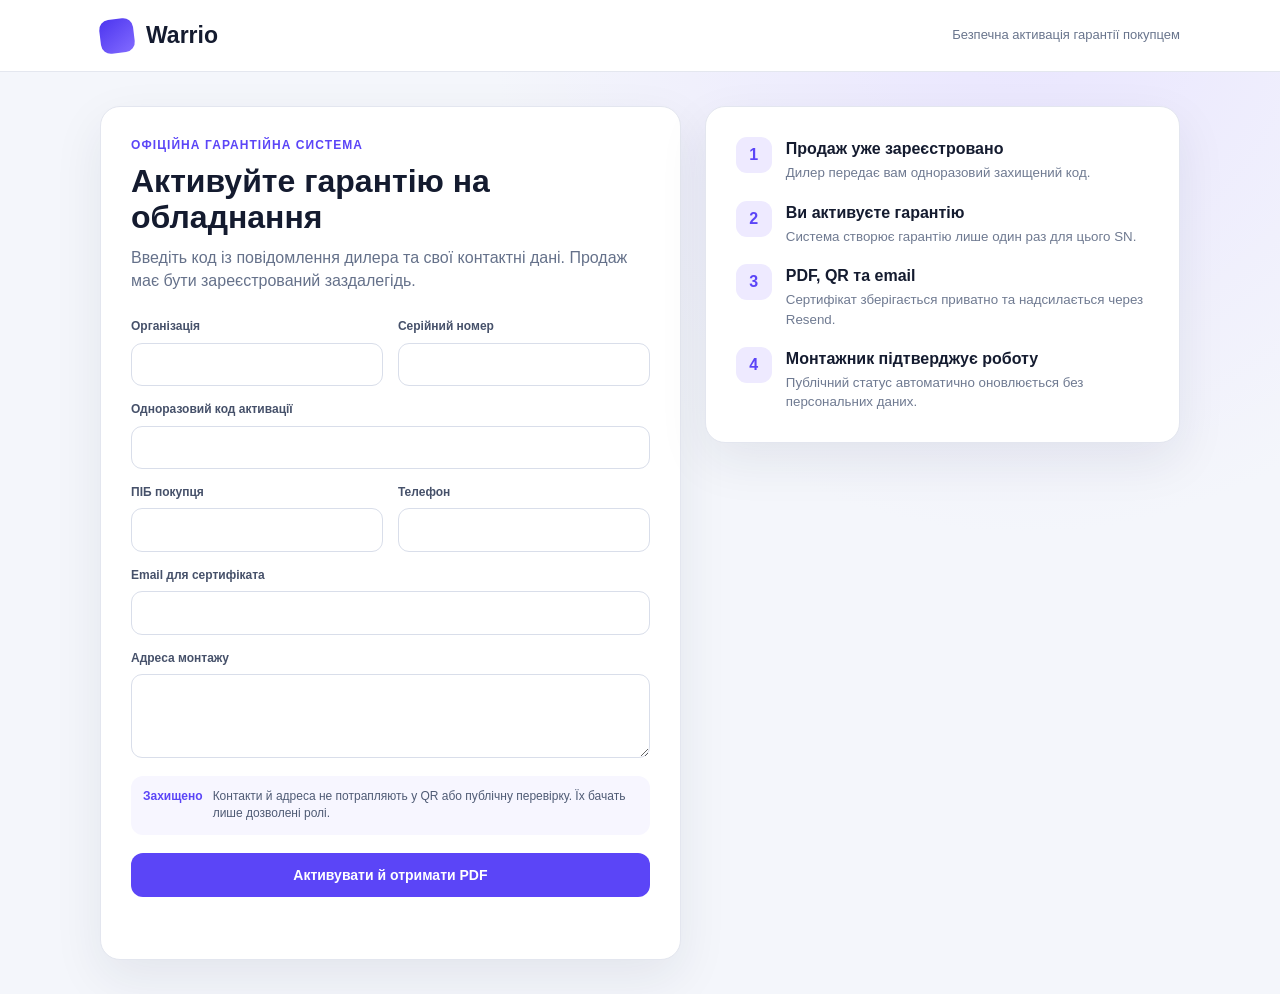
==== activate/index.html @ 926f40ca "Initial Warrio Web deployment" ====
<!doctype html>
<html lang="uk">
<head>
  <meta charset="utf-8">
  <meta name="viewport" content="width=device-width,initial-scale=1">
  <meta name="referrer" content="no-referrer">
  <meta http-equiv="Content-Security-Policy" content="default-src 'self'; connect-src https://pziqzthhqcqiyerurlyn.supabase.co; img-src 'self' data:; style-src 'self' 'unsafe-inline'; script-src 'self'; object-src 'none'; base-uri 'none'; form-action 'self'; frame-ancestors 'none'; upgrade-insecure-requests">
  <meta name="robots" content="noindex,nofollow,noarchive">
  <title>Активація гарантії — Warrio</title>
  <style>
    :root{font-family:Inter,"Segoe UI",Arial,sans-serif;color:#141b2f;background:#f4f6fb;line-height:1.45}*{box-sizing:border-box}body{margin:0;min-height:100vh;background:radial-gradient(circle at 80% 0,#e9e5ff 0,transparent 38%),#f4f6fb}.top{height:72px;background:#fff;border-bottom:1px solid #e4e7ef;display:flex;align-items:center;padding:0 max(20px,calc((100vw - 1080px)/2));gap:12px}.mark{width:34px;height:34px;background:linear-gradient(145deg,#4c35ef,#826bff);border-radius:10px;transform:rotate(-7deg)}.brand{font-size:23px;font-weight:850}.top span:last-child{margin-left:auto;color:#69758d;font-size:13px}.shell{width:min(1080px,calc(100% - 28px));margin:34px auto;display:grid;grid-template-columns:1.1fr .9fr;gap:24px}.card{background:#fff;border:1px solid #e3e6ef;border-radius:20px;box-shadow:0 18px 50px rgba(28,38,70,.08);padding:30px}.eyebrow{color:#5b45f7;font-size:12px;font-weight:800;letter-spacing:.09em}.card h1{font-size:32px;line-height:1.12;margin:10px 0}.lead{color:#65718a;margin:0 0 26px}.grid{display:grid;grid-template-columns:1fr 1fr;gap:15px}.full{grid-column:1/-1}label{display:grid;gap:7px;font-size:12px;font-weight:750;color:#46516a}input,textarea{width:100%;border:1px solid #d9deea;border-radius:11px;padding:12px 13px;font:inherit;color:#141b2f;background:#fff;outline:none}input:focus,textarea:focus{border-color:#6a55f6;box-shadow:0 0 0 3px #eeeaff}textarea{min-height:84px;resize:vertical}.private{display:flex;gap:10px;background:#f7f6ff;color:#4f5b75;border-radius:12px;padding:12px;font-size:12px;margin:18px 0}.private b{color:#5b45f7}.submit{border:0;border-radius:12px;background:#5b45f7;color:#fff;font-weight:800;font-size:14px;padding:14px 20px;cursor:pointer;width:100%}.submit:disabled{opacity:.6;cursor:wait}.aside{display:grid;gap:16px;align-content:start}.step{display:grid;grid-template-columns:38px 1fr;gap:12px;align-items:start}.step i{width:36px;height:36px;border-radius:11px;background:#eeeaff;color:#5b45f7;display:grid;place-items:center;font-style:normal;font-weight:850}.step b,.step small{display:block}.step small{color:#6f7a91;margin-top:3px}.result{display:none}.result.show{display:block}.ok{width:58px;height:58px;border-radius:18px;background:#e9fbf3;color:#10945f;display:grid;place-items:center;font-size:30px;font-weight:900}.result h2{font-size:26px;margin:18px 0 8px}.result p{color:#65718a}.result dl{background:#f8f7ff;border-radius:13px;padding:15px}.result dl div{display:flex;justify-content:space-between;gap:15px;padding:8px}.result dt{color:#68738c}.result dd{margin:0;font-weight:750;text-align:right}.links{display:flex;flex-wrap:wrap;gap:9px;margin-top:18px}.links a,.links button{border:1px solid #daddea;background:#fff;color:#28334d;text-decoration:none;border-radius:10px;padding:10px 13px;font-weight:750;cursor:pointer}.links a.primary{background:#5b45f7;color:#fff;border-color:#5b45f7}.message{min-height:20px;margin-top:12px;font-size:12px;color:#c93653}.message.good{color:#148c5d}@media(max-width:780px){.shell{grid-template-columns:1fr;margin-top:18px}.grid{grid-template-columns:1fr}.full{grid-column:auto}.card{padding:22px}.top span:last-child{display:none}}
  </style>
</head>
<body>
  <header class="top"><i class="mark"></i><b class="brand">Warrio</b><span>Безпечна активація гарантії покупцем</span></header>
  <main class="shell">
    <section class="card" id="activation-card">
      <div class="eyebrow">ОФІЦІЙНА ГАРАНТІЙНА СИСТЕМА</div>
      <h1>Активуйте гарантію на обладнання</h1>
      <p class="lead">Введіть код із повідомлення дилера та свої контактні дані. Продаж має бути зареєстрований заздалегідь.</p>
      <form id="activation-form">
        <div class="grid">
          <label>Організація<input id="organization" autocomplete="organization" required maxlength="64" pattern="[a-z0-9][a-z0-9-]{1,61}[a-z0-9]"></label>
          <label>Серійний номер<input id="serial" autocomplete="off" required maxlength="64" pattern="[A-Za-z0-9._/-]{3,64}"></label>
          <label class="full">Одноразовий код активації<input id="activation-code" type="password" autocomplete="one-time-code" required minlength="32" maxlength="128"></label>
          <label>ПІБ покупця<input id="customer-name" autocomplete="name" required minlength="2" maxlength="200"></label>
          <label>Телефон<input id="customer-phone" type="tel" autocomplete="tel" required minlength="7" maxlength="40"></label>
          <label class="full">Email для сертифіката<input id="customer-email" type="email" autocomplete="email" required maxlength="254"></label>
          <label class="full">Адреса монтажу<textarea id="installation-address" autocomplete="street-address" required minlength="2" maxlength="500"></textarea></label>
        </div>
        <div class="private"><b>Захищено</b><span>Контакти й адреса не потрапляють у QR або публічну перевірку. Їх бачать лише дозволені ролі.</span></div>
        <button class="submit" type="submit">Активувати й отримати PDF</button>
        <div class="message" id="message" role="alert" aria-live="polite"></div>
      </form>
    </section>
    <section class="aside">
      <div class="card result" id="result">
        <div class="ok">✓</div><h2>Гарантію активовано</h2>
        <p id="delivery-status">Створюємо PDF із QR-кодом і надсилаємо його на email…</p>
        <dl><div><dt>Номер</dt><dd id="warranty-number">—</dd></div><div><dt>Статус</dt><dd id="warranty-status">Очікує монтажу</dd></div><div><dt>Гарантія до</dt><dd id="warranty-expiry">Не визначено</dd></div></dl>
        <div class="links"><a class="primary" id="verify-link" target="_blank" rel="noopener">Перевірити гарантію</a><button id="retry-email" type="button" hidden>Повторити PDF та email</button></div>
      </div>
      <div class="card" id="steps"><div class="step"><i>1</i><div><b>Продаж уже зареєстровано</b><small>Дилер передає вам одноразовий захищений код.</small></div></div><div class="step" style="margin-top:18px"><i>2</i><div><b>Ви активуєте гарантію</b><small>Система створює гарантію лише один раз для цього SN.</small></div></div><div class="step" style="margin-top:18px"><i>3</i><div><b>PDF, QR та email</b><small>Сертифікат зберігається приватно та надсилається через Resend.</small></div></div><div class="step" style="margin-top:18px"><i>4</i><div><b>Монтажник підтверджує роботу</b><small>Публічний статус автоматично оновлюється без персональних даних.</small></div></div></div>
    </section>
  </main>
  <script src="../config.js"></script>
  <script src="app.js"></script>
</body>
</html>
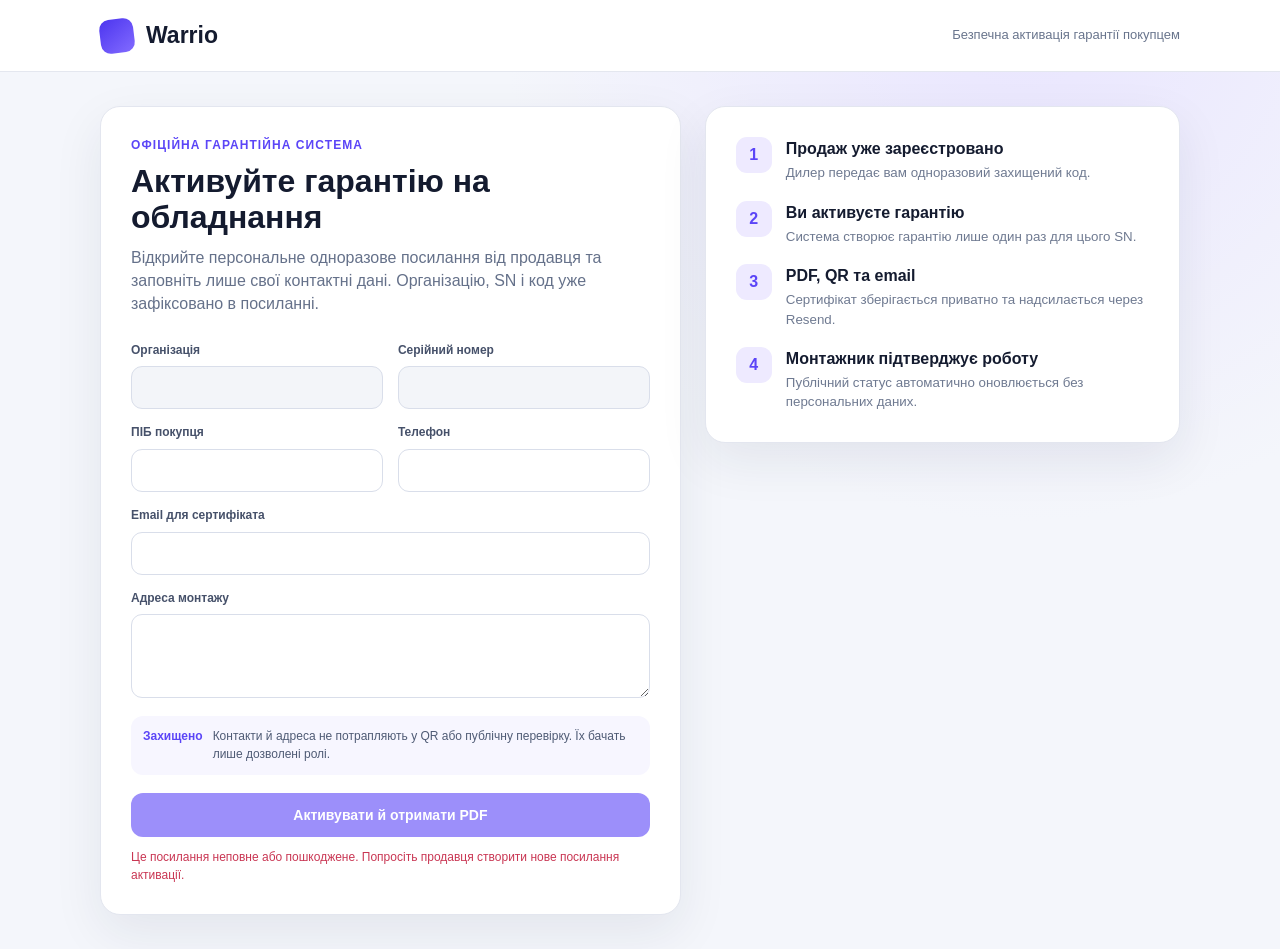
==== commit 27947e65: "Improve warranty activation and management flows" ====
--- a/activate/index.html
+++ b/activate/index.html
@@ -8,7 +8,7 @@
   <meta name="robots" content="noindex,nofollow,noarchive">
   <title>Активація гарантії — Warrio</title>
   <style>
-    :root{font-family:Inter,"Segoe UI",Arial,sans-serif;color:#141b2f;background:#f4f6fb;line-height:1.45}*{box-sizing:border-box}body{margin:0;min-height:100vh;background:radial-gradient(circle at 80% 0,#e9e5ff 0,transparent 38%),#f4f6fb}.top{height:72px;background:#fff;border-bottom:1px solid #e4e7ef;display:flex;align-items:center;padding:0 max(20px,calc((100vw - 1080px)/2));gap:12px}.mark{width:34px;height:34px;background:linear-gradient(145deg,#4c35ef,#826bff);border-radius:10px;transform:rotate(-7deg)}.brand{font-size:23px;font-weight:850}.top span:last-child{margin-left:auto;color:#69758d;font-size:13px}.shell{width:min(1080px,calc(100% - 28px));margin:34px auto;display:grid;grid-template-columns:1.1fr .9fr;gap:24px}.card{background:#fff;border:1px solid #e3e6ef;border-radius:20px;box-shadow:0 18px 50px rgba(28,38,70,.08);padding:30px}.eyebrow{color:#5b45f7;font-size:12px;font-weight:800;letter-spacing:.09em}.card h1{font-size:32px;line-height:1.12;margin:10px 0}.lead{color:#65718a;margin:0 0 26px}.grid{display:grid;grid-template-columns:1fr 1fr;gap:15px}.full{grid-column:1/-1}label{display:grid;gap:7px;font-size:12px;font-weight:750;color:#46516a}input,textarea{width:100%;border:1px solid #d9deea;border-radius:11px;padding:12px 13px;font:inherit;color:#141b2f;background:#fff;outline:none}input:focus,textarea:focus{border-color:#6a55f6;box-shadow:0 0 0 3px #eeeaff}textarea{min-height:84px;resize:vertical}.private{display:flex;gap:10px;background:#f7f6ff;color:#4f5b75;border-radius:12px;padding:12px;font-size:12px;margin:18px 0}.private b{color:#5b45f7}.submit{border:0;border-radius:12px;background:#5b45f7;color:#fff;font-weight:800;font-size:14px;padding:14px 20px;cursor:pointer;width:100%}.submit:disabled{opacity:.6;cursor:wait}.aside{display:grid;gap:16px;align-content:start}.step{display:grid;grid-template-columns:38px 1fr;gap:12px;align-items:start}.step i{width:36px;height:36px;border-radius:11px;background:#eeeaff;color:#5b45f7;display:grid;place-items:center;font-style:normal;font-weight:850}.step b,.step small{display:block}.step small{color:#6f7a91;margin-top:3px}.result{display:none}.result.show{display:block}.ok{width:58px;height:58px;border-radius:18px;background:#e9fbf3;color:#10945f;display:grid;place-items:center;font-size:30px;font-weight:900}.result h2{font-size:26px;margin:18px 0 8px}.result p{color:#65718a}.result dl{background:#f8f7ff;border-radius:13px;padding:15px}.result dl div{display:flex;justify-content:space-between;gap:15px;padding:8px}.result dt{color:#68738c}.result dd{margin:0;font-weight:750;text-align:right}.links{display:flex;flex-wrap:wrap;gap:9px;margin-top:18px}.links a,.links button{border:1px solid #daddea;background:#fff;color:#28334d;text-decoration:none;border-radius:10px;padding:10px 13px;font-weight:750;cursor:pointer}.links a.primary{background:#5b45f7;color:#fff;border-color:#5b45f7}.message{min-height:20px;margin-top:12px;font-size:12px;color:#c93653}.message.good{color:#148c5d}@media(max-width:780px){.shell{grid-template-columns:1fr;margin-top:18px}.grid{grid-template-columns:1fr}.full{grid-column:auto}.card{padding:22px}.top span:last-child{display:none}}
+    :root{font-family:Inter,"Segoe UI",Arial,sans-serif;color:#141b2f;background:#f4f6fb;line-height:1.45}*{box-sizing:border-box}body{margin:0;min-height:100vh;background:radial-gradient(circle at 80% 0,#e9e5ff 0,transparent 38%),#f4f6fb}.top{height:72px;background:#fff;border-bottom:1px solid #e4e7ef;display:flex;align-items:center;padding:0 max(20px,calc((100vw - 1080px)/2));gap:12px}.mark{width:34px;height:34px;background:linear-gradient(145deg,#4c35ef,#826bff);border-radius:10px;transform:rotate(-7deg)}.brand{font-size:23px;font-weight:850}.top span:last-child{margin-left:auto;color:#69758d;font-size:13px}.shell{width:min(1080px,calc(100% - 28px));margin:34px auto;display:grid;grid-template-columns:1.1fr .9fr;gap:24px}.card{background:#fff;border:1px solid #e3e6ef;border-radius:20px;box-shadow:0 18px 50px rgba(28,38,70,.08);padding:30px}.eyebrow{color:#5b45f7;font-size:12px;font-weight:800;letter-spacing:.09em}.card h1{font-size:32px;line-height:1.12;margin:10px 0}.lead{color:#65718a;margin:0 0 26px}.grid{display:grid;grid-template-columns:1fr 1fr;gap:15px}.full{grid-column:1/-1}label{display:grid;gap:7px;font-size:12px;font-weight:750;color:#46516a}input,textarea{width:100%;border:1px solid #d9deea;border-radius:11px;padding:12px 13px;font:inherit;color:#141b2f;background:#fff;outline:none}input[readonly]{background:#f3f5f9;color:#566078;cursor:not-allowed}input:focus,textarea:focus{border-color:#6a55f6;box-shadow:0 0 0 3px #eeeaff}textarea{min-height:84px;resize:vertical}.private{display:flex;gap:10px;background:#f7f6ff;color:#4f5b75;border-radius:12px;padding:12px;font-size:12px;margin:18px 0}.private b{color:#5b45f7}.submit{border:0;border-radius:12px;background:#5b45f7;color:#fff;font-weight:800;font-size:14px;padding:14px 20px;cursor:pointer;width:100%}.submit:disabled{opacity:.6;cursor:wait}.aside{display:grid;gap:16px;align-content:start}.step{display:grid;grid-template-columns:38px 1fr;gap:12px;align-items:start}.step i{width:36px;height:36px;border-radius:11px;background:#eeeaff;color:#5b45f7;display:grid;place-items:center;font-style:normal;font-weight:850}.step b,.step small{display:block}.step small{color:#6f7a91;margin-top:3px}.result{display:none}.result.show{display:block}.ok{width:58px;height:58px;border-radius:18px;background:#e9fbf3;color:#10945f;display:grid;place-items:center;font-size:30px;font-weight:900}.result h2{font-size:26px;margin:18px 0 8px}.result p{color:#65718a}.result dl{background:#f8f7ff;border-radius:13px;padding:15px}.result dl div{display:flex;justify-content:space-between;gap:15px;padding:8px}.result dt{color:#68738c}.result dd{margin:0;font-weight:750;text-align:right}.links{display:flex;flex-wrap:wrap;gap:9px;margin-top:18px}.links a,.links button{border:1px solid #daddea;background:#fff;color:#28334d;text-decoration:none;border-radius:10px;padding:10px 13px;font-weight:750;cursor:pointer}.links a.primary{background:#5b45f7;color:#fff;border-color:#5b45f7}.message{min-height:20px;margin-top:12px;font-size:12px;color:#c93653;white-space:pre-line}.message.good{color:#148c5d}@media(max-width:780px){.shell{grid-template-columns:1fr;margin-top:18px}.grid{grid-template-columns:1fr}.full{grid-column:auto}.card{padding:22px}.top span:last-child{display:none}}
   </style>
 </head>
 <body>
@@ -17,12 +17,12 @@
     <section class="card" id="activation-card">
       <div class="eyebrow">ОФІЦІЙНА ГАРАНТІЙНА СИСТЕМА</div>
       <h1>Активуйте гарантію на обладнання</h1>
-      <p class="lead">Введіть код із повідомлення дилера та свої контактні дані. Продаж має бути зареєстрований заздалегідь.</p>
+      <p class="lead">Відкрийте персональне одноразове посилання від продавця та заповніть лише свої контактні дані. Організацію, SN і код уже зафіксовано в посиланні.</p>
       <form id="activation-form">
         <div class="grid">
-          <label>Організація<input id="organization" autocomplete="organization" required maxlength="64" pattern="[a-z0-9][a-z0-9-]{1,61}[a-z0-9]"></label>
-          <label>Серійний номер<input id="serial" autocomplete="off" required maxlength="64" pattern="[A-Za-z0-9._/-]{3,64}"></label>
-          <label class="full">Одноразовий код активації<input id="activation-code" type="password" autocomplete="one-time-code" required minlength="32" maxlength="128"></label>
+          <label>Організація<input id="organization" readonly aria-readonly="true" required></label>
+          <label>Серійний номер<input id="serial" readonly aria-readonly="true" required></label>
+          <input id="activation-code" type="hidden">
           <label>ПІБ покупця<input id="customer-name" autocomplete="name" required minlength="2" maxlength="200"></label>
           <label>Телефон<input id="customer-phone" type="tel" autocomplete="tel" required minlength="7" maxlength="40"></label>
           <label class="full">Email для сертифіката<input id="customer-email" type="email" autocomplete="email" required maxlength="254"></label>
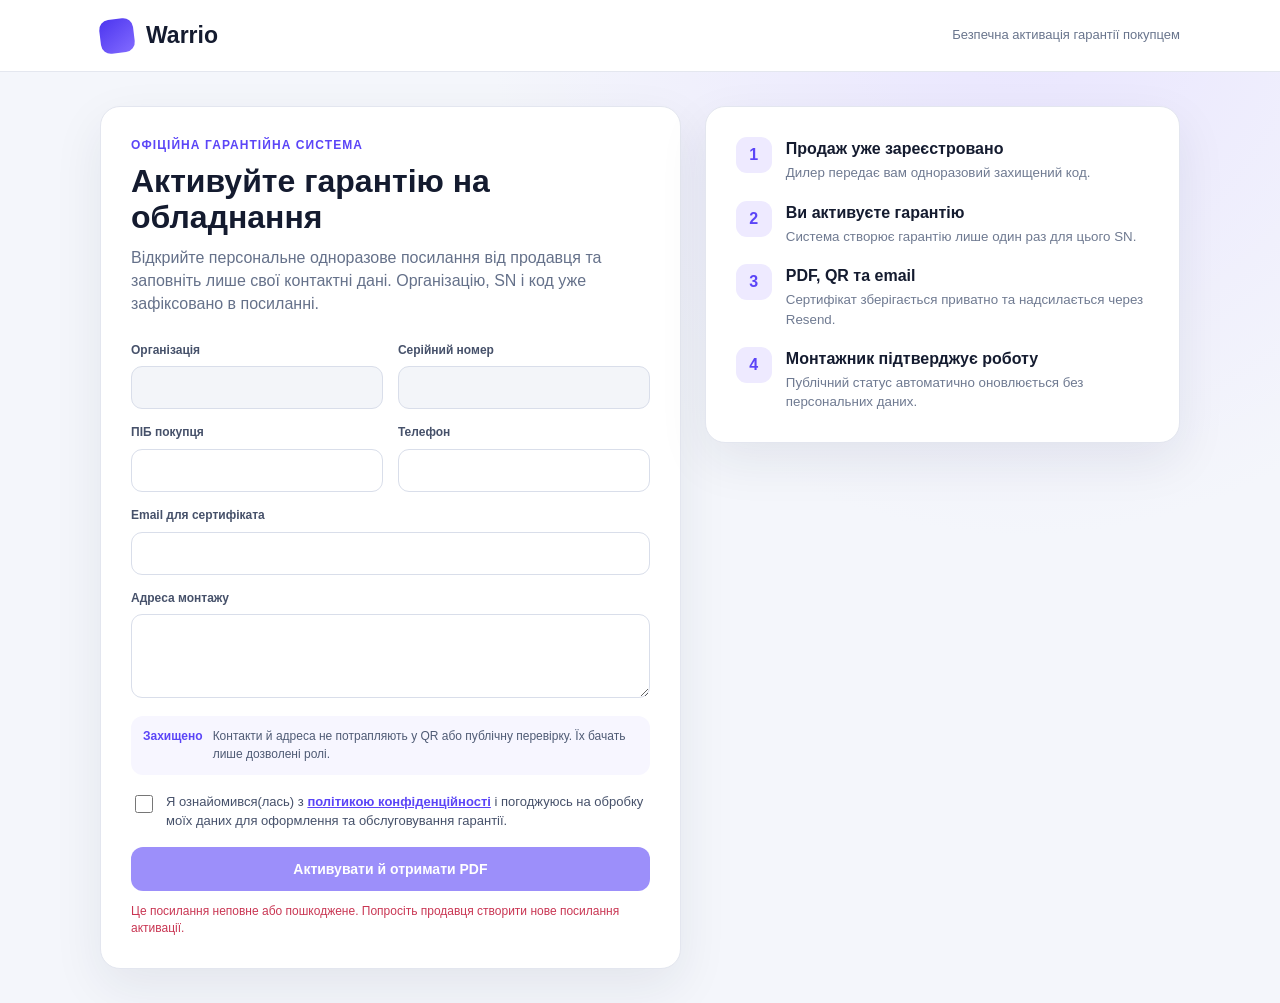
==== commit 114f7a6e: "Add privacy policy page and required consent on activation page Co-Authored-By: Claude Sonnet 5.5 <n" ====
--- a/activate/index.html
+++ b/activate/index.html
@@ -4,12 +4,16 @@
   <meta charset="utf-8">
   <meta name="viewport" content="width=device-width,initial-scale=1">
   <meta name="referrer" content="no-referrer">
+  <meta name="theme-color" content="#5b45f7">
+  <link rel="icon" href="../assets/warrio-mark.svg" type="image/svg+xml">
+  <link rel="apple-touch-icon" href="../assets/apple-touch-icon.png">
   <meta http-equiv="Content-Security-Policy" content="default-src 'self'; connect-src https://pziqzthhqcqiyerurlyn.supabase.co; img-src 'self' data:; style-src 'self' 'unsafe-inline'; script-src 'self'; object-src 'none'; base-uri 'none'; form-action 'self'; frame-ancestors 'none'; upgrade-insecure-requests">
   <meta name="robots" content="noindex,nofollow,noarchive">
   <title>Активація гарантії — Warrio</title>
   <style>
-    :root{font-family:Inter,"Segoe UI",Arial,sans-serif;color:#141b2f;background:#f4f6fb;line-height:1.45}*{box-sizing:border-box}body{margin:0;min-height:100vh;background:radial-gradient(circle at 80% 0,#e9e5ff 0,transparent 38%),#f4f6fb}.top{height:72px;background:#fff;border-bottom:1px solid #e4e7ef;display:flex;align-items:center;padding:0 max(20px,calc((100vw - 1080px)/2));gap:12px}.mark{width:34px;height:34px;background:linear-gradient(145deg,#4c35ef,#826bff);border-radius:10px;transform:rotate(-7deg)}.brand{font-size:23px;font-weight:850}.top span:last-child{margin-left:auto;color:#69758d;font-size:13px}.shell{width:min(1080px,calc(100% - 28px));margin:34px auto;display:grid;grid-template-columns:1.1fr .9fr;gap:24px}.card{background:#fff;border:1px solid #e3e6ef;border-radius:20px;box-shadow:0 18px 50px rgba(28,38,70,.08);padding:30px}.eyebrow{color:#5b45f7;font-size:12px;font-weight:800;letter-spacing:.09em}.card h1{font-size:32px;line-height:1.12;margin:10px 0}.lead{color:#65718a;margin:0 0 26px}.grid{display:grid;grid-template-columns:1fr 1fr;gap:15px}.full{grid-column:1/-1}label{display:grid;gap:7px;font-size:12px;font-weight:750;color:#46516a}input,textarea{width:100%;border:1px solid #d9deea;border-radius:11px;padding:12px 13px;font:inherit;color:#141b2f;background:#fff;outline:none}input[readonly]{background:#f3f5f9;color:#566078;cursor:not-allowed}input:focus,textarea:focus{border-color:#6a55f6;box-shadow:0 0 0 3px #eeeaff}textarea{min-height:84px;resize:vertical}.private{display:flex;gap:10px;background:#f7f6ff;color:#4f5b75;border-radius:12px;padding:12px;font-size:12px;margin:18px 0}.private b{color:#5b45f7}.submit{border:0;border-radius:12px;background:#5b45f7;color:#fff;font-weight:800;font-size:14px;padding:14px 20px;cursor:pointer;width:100%}.submit:disabled{opacity:.6;cursor:wait}.aside{display:grid;gap:16px;align-content:start}.step{display:grid;grid-template-columns:38px 1fr;gap:12px;align-items:start}.step i{width:36px;height:36px;border-radius:11px;background:#eeeaff;color:#5b45f7;display:grid;place-items:center;font-style:normal;font-weight:850}.step b,.step small{display:block}.step small{color:#6f7a91;margin-top:3px}.result{display:none}.result.show{display:block}.ok{width:58px;height:58px;border-radius:18px;background:#e9fbf3;color:#10945f;display:grid;place-items:center;font-size:30px;font-weight:900}.result h2{font-size:26px;margin:18px 0 8px}.result p{color:#65718a}.result dl{background:#f8f7ff;border-radius:13px;padding:15px}.result dl div{display:flex;justify-content:space-between;gap:15px;padding:8px}.result dt{color:#68738c}.result dd{margin:0;font-weight:750;text-align:right}.links{display:flex;flex-wrap:wrap;gap:9px;margin-top:18px}.links a,.links button{border:1px solid #daddea;background:#fff;color:#28334d;text-decoration:none;border-radius:10px;padding:10px 13px;font-weight:750;cursor:pointer}.links a.primary{background:#5b45f7;color:#fff;border-color:#5b45f7}.message{min-height:20px;margin-top:12px;font-size:12px;color:#c93653;white-space:pre-line}.message.good{color:#148c5d}@media(max-width:780px){.shell{grid-template-columns:1fr;margin-top:18px}.grid{grid-template-columns:1fr}.full{grid-column:auto}.card{padding:22px}.top span:last-child{display:none}}
+    :root{font-family:Inter,"Segoe UI",Arial,sans-serif;color:#141b2f;background:#f4f6fb;line-height:1.45}*{box-sizing:border-box}body{margin:0;min-height:100vh;background:radial-gradient(circle at 80% 0,#e9e5ff 0,transparent 38%),#f4f6fb}.top{height:72px;background:#fff;border-bottom:1px solid #e4e7ef;display:flex;align-items:center;padding:0 max(20px,calc((100vw - 1080px)/2));gap:12px}.mark{width:34px;height:34px;background:linear-gradient(145deg,#4c35ef,#826bff);border-radius:10px;transform:rotate(-7deg)}.brand{font-size:23px;font-weight:850}.top span:last-child{margin-left:auto;color:#69758d;font-size:13px}.shell{width:min(1080px,calc(100% - 28px));margin:34px auto;display:grid;grid-template-columns:1.1fr .9fr;gap:24px}.card{background:#fff;border:1px solid #e3e6ef;border-radius:20px;box-shadow:0 18px 50px rgba(28,38,70,.08);padding:30px}.eyebrow{color:#5b45f7;font-size:12px;font-weight:800;letter-spacing:.09em}.card h1{font-size:32px;line-height:1.12;margin:10px 0}.lead{color:#65718a;margin:0 0 26px}.grid{display:grid;grid-template-columns:1fr 1fr;gap:15px}.full{grid-column:1/-1}label{display:grid;gap:7px;font-size:12px;font-weight:750;color:#46516a}input,textarea{width:100%;border:1px solid #d9deea;border-radius:11px;padding:12px 13px;font:inherit;color:#141b2f;background:#fff;outline:none}input[readonly]{background:#f3f5f9;color:#566078;cursor:not-allowed}input:focus,textarea:focus{border-color:#6a55f6;box-shadow:0 0 0 3px #eeeaff}textarea{min-height:84px;resize:vertical}.private{display:flex;gap:10px;background:#f7f6ff;color:#4f5b75;border-radius:12px;padding:12px;font-size:12px;margin:18px 0}.private b{color:#5b45f7}.submit{border:0;border-radius:12px;background:#5b45f7;color:#fff;font-weight:800;font-size:14px;padding:14px 20px;cursor:pointer;width:100%}.submit:disabled{opacity:.6;cursor:wait}.aside{display:grid;gap:16px;align-content:start}.step{display:grid;grid-template-columns:38px 1fr;gap:12px;align-items:start}.step i{width:36px;height:36px;border-radius:11px;background:#eeeaff;color:#5b45f7;display:grid;place-items:center;font-style:normal;font-weight:850}.step b,.step small{display:block}.step small{color:#6f7a91;margin-top:3px}.result{display:none}.result.show{display:block}.ok{width:58px;height:58px;border-radius:18px;background:#e9fbf3;color:#10945f;display:grid;place-items:center;font-size:30px;font-weight:900}.result h2{font-size:26px;margin:18px 0 8px}.result p{color:#65718a}.result dl{background:#f8f7ff;border-radius:13px;padding:15px}.result dl div{display:flex;justify-content:space-between;gap:15px;padding:8px}.result dt{color:#68738c}.result dd{margin:0;font-weight:750;text-align:right}.links{display:flex;flex-wrap:wrap;gap:9px;margin-top:18px}.links a,.links button{border:1px solid #daddea;background:#fff;color:#28334d;text-decoration:none;border-radius:10px;padding:10px 13px;font-weight:750;cursor:pointer}.links a.primary{background:#5b45f7;color:#fff;border-color:#5b45f7}.consent{display:flex;gap:10px;align-items:flex-start;font-size:13px;font-weight:500;color:#46516a;margin:0 0 16px}.consent input{width:18px;height:18px;margin-top:2px;flex:none;padding:0}.consent a{color:#5b45f7;font-weight:700}.message{min-height:20px;margin-top:12px;font-size:12px;color:#c93653;white-space:pre-line}.message.good{color:#148c5d}@media(max-width:780px){.shell{grid-template-columns:1fr;margin-top:18px}.grid{grid-template-columns:1fr}.full{grid-column:auto}.card{padding:22px}.top span:last-child{display:none}}
   </style>
+  <link rel="stylesheet" href="../public-mobile.css?v=20261118h">
 </head>
 <body>
   <header class="top"><i class="mark"></i><b class="brand">Warrio</b><span>Безпечна активація гарантії покупцем</span></header>
@@ -23,12 +27,13 @@
           <label>Організація<input id="organization" readonly aria-readonly="true" required></label>
           <label>Серійний номер<input id="serial" readonly aria-readonly="true" required></label>
           <input id="activation-code" type="hidden">
-          <label>ПІБ покупця<input id="customer-name" autocomplete="name" required minlength="2" maxlength="200"></label>
-          <label>Телефон<input id="customer-phone" type="tel" autocomplete="tel" required minlength="7" maxlength="40"></label>
-          <label class="full">Email для сертифіката<input id="customer-email" type="email" autocomplete="email" required maxlength="254"></label>
+          <label>ПІБ покупця<input id="customer-name" autocomplete="name" enterkeyhint="next" required minlength="2" maxlength="200"></label>
+          <label>Телефон<input id="customer-phone" type="tel" inputmode="tel" enterkeyhint="next" autocomplete="tel" required minlength="7" maxlength="40"></label>
+          <label class="full">Email для сертифіката<input id="customer-email" type="email" inputmode="email" autocapitalize="none" enterkeyhint="next" autocomplete="email" required maxlength="254"></label>
           <label class="full">Адреса монтажу<textarea id="installation-address" autocomplete="street-address" required minlength="2" maxlength="500"></textarea></label>
         </div>
         <div class="private"><b>Захищено</b><span>Контакти й адреса не потрапляють у QR або публічну перевірку. Їх бачать лише дозволені ролі.</span></div>
+        <label class="consent"><input id="consent" type="checkbox" required><span>Я ознайомився(лась) з <a href="../privacy/index.html" target="_blank" rel="noopener">політикою конфіденційності</a> і погоджуюсь на обробку моїх даних для оформлення та обслуговування гарантії.</span></label>
         <button class="submit" type="submit">Активувати й отримати PDF</button>
         <div class="message" id="message" role="alert" aria-live="polite"></div>
       </form>
--- a/public-mobile.css
+++ b/public-mobile.css
@@ -0,0 +1,14 @@
+/* Shared phone polish for the public pages (buyer forms, verification). */
+@media(max-width:780px){
+ html{-webkit-text-size-adjust:100%}
+ body{padding-bottom:env(safe-area-inset-bottom)}
+ input,textarea,select{font-size:16px!important;min-height:50px;border-radius:14px!important}
+ textarea{min-height:110px;resize:none!important}
+ label{font-size:13px!important;gap:8px!important}
+ .grid{gap:18px!important}
+ button[type=submit],.submit{min-height:54px;font-size:16px!important;border-radius:16px!important;margin-top:18px;box-shadow:0 10px 24px rgba(91,69,247,.3)}
+ .card h1{font-size:27px!important}
+ .links a,.links button{min-height:46px;display:inline-flex;align-items:center}
+ .message{font-size:14px!important}
+ .private{font-size:13px!important}
+}
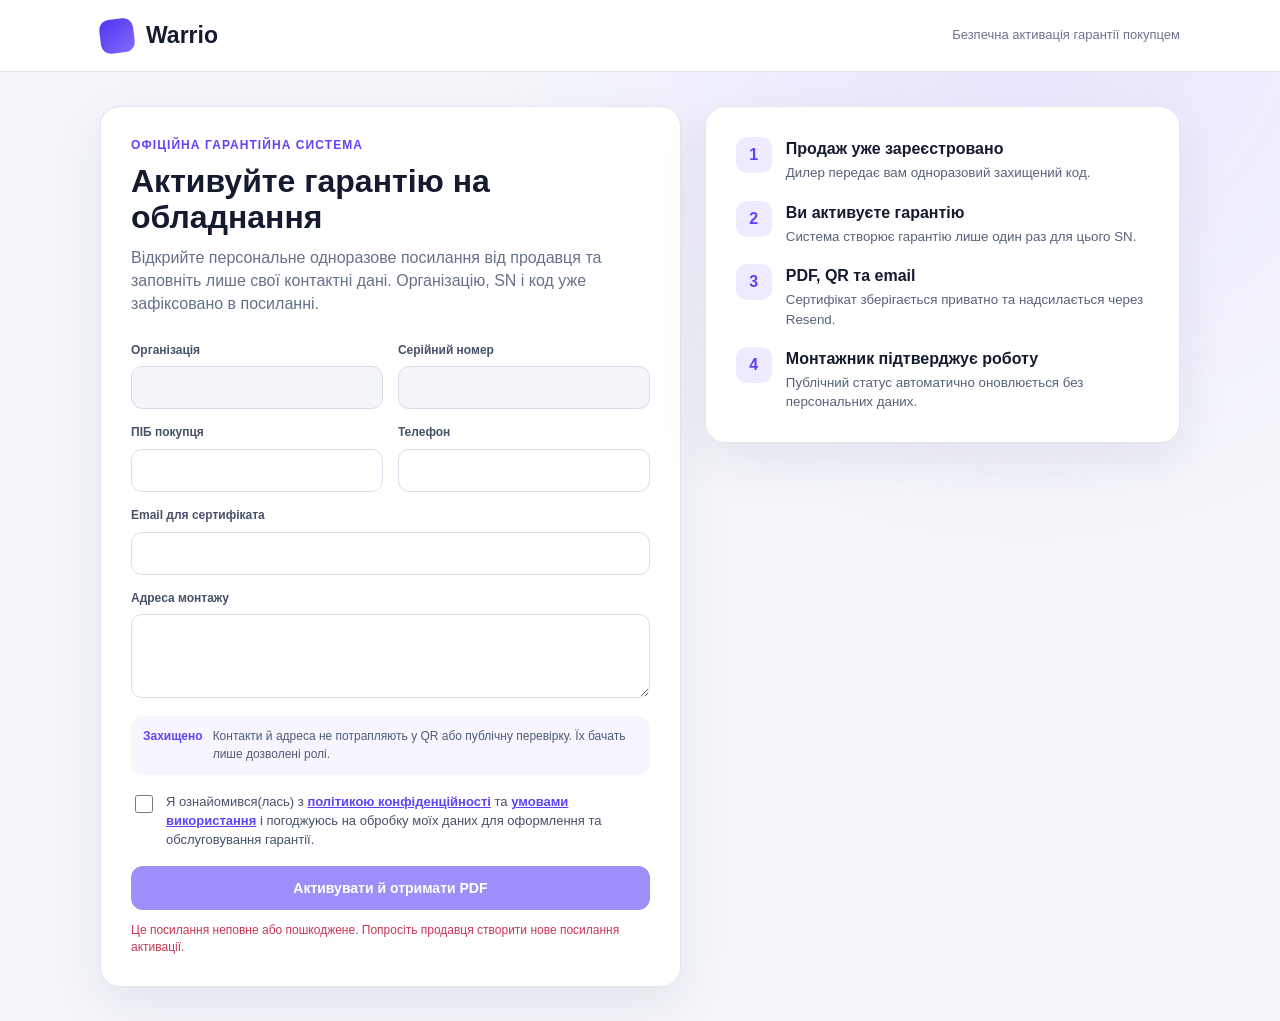
==== commit 6948051d: "Site audit: terms page, SEO/OG, sitemap, a11y (skip links, focus, contrast), honeypot, CSP fixes Co-" ====
--- a/activate/index.html
+++ b/activate/index.html
@@ -7,15 +7,17 @@
   <meta name="theme-color" content="#5b45f7">
   <link rel="icon" href="../assets/warrio-mark.svg" type="image/svg+xml">
   <link rel="apple-touch-icon" href="../assets/apple-touch-icon.png">
-  <meta http-equiv="Content-Security-Policy" content="default-src 'self'; connect-src https://pziqzthhqcqiyerurlyn.supabase.co; img-src 'self' data:; style-src 'self' 'unsafe-inline'; script-src 'self'; object-src 'none'; base-uri 'none'; form-action 'self'; frame-ancestors 'none'; upgrade-insecure-requests">
+  <meta http-equiv="Content-Security-Policy" content="default-src 'self'; connect-src https://pziqzthhqcqiyerurlyn.supabase.co; img-src 'self' data:; style-src 'self' 'unsafe-inline'; script-src 'self'; object-src 'none'; base-uri 'none'; form-action 'self'; upgrade-insecure-requests">
   <meta name="robots" content="noindex,nofollow,noarchive">
   <title>Активація гарантії — Warrio</title>
+  <meta name="description" content="Активуйте гарантію на обладнання за персональним посиланням від продавця.">
   <style>
-    :root{font-family:Inter,"Segoe UI",Arial,sans-serif;color:#141b2f;background:#f4f6fb;line-height:1.45}*{box-sizing:border-box}body{margin:0;min-height:100vh;background:radial-gradient(circle at 80% 0,#e9e5ff 0,transparent 38%),#f4f6fb}.top{height:72px;background:#fff;border-bottom:1px solid #e4e7ef;display:flex;align-items:center;padding:0 max(20px,calc((100vw - 1080px)/2));gap:12px}.mark{width:34px;height:34px;background:linear-gradient(145deg,#4c35ef,#826bff);border-radius:10px;transform:rotate(-7deg)}.brand{font-size:23px;font-weight:850}.top span:last-child{margin-left:auto;color:#69758d;font-size:13px}.shell{width:min(1080px,calc(100% - 28px));margin:34px auto;display:grid;grid-template-columns:1.1fr .9fr;gap:24px}.card{background:#fff;border:1px solid #e3e6ef;border-radius:20px;box-shadow:0 18px 50px rgba(28,38,70,.08);padding:30px}.eyebrow{color:#5b45f7;font-size:12px;font-weight:800;letter-spacing:.09em}.card h1{font-size:32px;line-height:1.12;margin:10px 0}.lead{color:#65718a;margin:0 0 26px}.grid{display:grid;grid-template-columns:1fr 1fr;gap:15px}.full{grid-column:1/-1}label{display:grid;gap:7px;font-size:12px;font-weight:750;color:#46516a}input,textarea{width:100%;border:1px solid #d9deea;border-radius:11px;padding:12px 13px;font:inherit;color:#141b2f;background:#fff;outline:none}input[readonly]{background:#f3f5f9;color:#566078;cursor:not-allowed}input:focus,textarea:focus{border-color:#6a55f6;box-shadow:0 0 0 3px #eeeaff}textarea{min-height:84px;resize:vertical}.private{display:flex;gap:10px;background:#f7f6ff;color:#4f5b75;border-radius:12px;padding:12px;font-size:12px;margin:18px 0}.private b{color:#5b45f7}.submit{border:0;border-radius:12px;background:#5b45f7;color:#fff;font-weight:800;font-size:14px;padding:14px 20px;cursor:pointer;width:100%}.submit:disabled{opacity:.6;cursor:wait}.aside{display:grid;gap:16px;align-content:start}.step{display:grid;grid-template-columns:38px 1fr;gap:12px;align-items:start}.step i{width:36px;height:36px;border-radius:11px;background:#eeeaff;color:#5b45f7;display:grid;place-items:center;font-style:normal;font-weight:850}.step b,.step small{display:block}.step small{color:#6f7a91;margin-top:3px}.result{display:none}.result.show{display:block}.ok{width:58px;height:58px;border-radius:18px;background:#e9fbf3;color:#10945f;display:grid;place-items:center;font-size:30px;font-weight:900}.result h2{font-size:26px;margin:18px 0 8px}.result p{color:#65718a}.result dl{background:#f8f7ff;border-radius:13px;padding:15px}.result dl div{display:flex;justify-content:space-between;gap:15px;padding:8px}.result dt{color:#68738c}.result dd{margin:0;font-weight:750;text-align:right}.links{display:flex;flex-wrap:wrap;gap:9px;margin-top:18px}.links a,.links button{border:1px solid #daddea;background:#fff;color:#28334d;text-decoration:none;border-radius:10px;padding:10px 13px;font-weight:750;cursor:pointer}.links a.primary{background:#5b45f7;color:#fff;border-color:#5b45f7}.consent{display:flex;gap:10px;align-items:flex-start;font-size:13px;font-weight:500;color:#46516a;margin:0 0 16px}.consent input{width:18px;height:18px;margin-top:2px;flex:none;padding:0}.consent a{color:#5b45f7;font-weight:700}.message{min-height:20px;margin-top:12px;font-size:12px;color:#c93653;white-space:pre-line}.message.good{color:#148c5d}@media(max-width:780px){.shell{grid-template-columns:1fr;margin-top:18px}.grid{grid-template-columns:1fr}.full{grid-column:auto}.card{padding:22px}.top span:last-child{display:none}}
+    :root{font-family:Inter,"Segoe UI",Arial,sans-serif;color:#141b2f;background:#f4f6fb;line-height:1.45}*{box-sizing:border-box}body{margin:0;min-height:100vh;background:radial-gradient(circle at 80% 0,#e9e5ff 0,transparent 38%),#f4f6fb}.top{height:72px;background:#fff;border-bottom:1px solid #e4e7ef;display:flex;align-items:center;padding:0 max(20px,calc((100vw - 1080px)/2));gap:12px}.mark{width:34px;height:34px;background:linear-gradient(145deg,#4c35ef,#826bff);border-radius:10px;transform:rotate(-7deg)}.brand{font-size:23px;font-weight:850}.top span:last-child{margin-left:auto;color:#69758d;font-size:13px}.shell{width:min(1080px,calc(100% - 28px));margin:34px auto;display:grid;grid-template-columns:1.1fr .9fr;gap:24px}.card{background:#fff;border:1px solid #e3e6ef;border-radius:20px;box-shadow:0 18px 50px rgba(28,38,70,.08);padding:30px}.eyebrow{color:#5b45f7;font-size:12px;font-weight:800;letter-spacing:.09em}.card h1{font-size:32px;line-height:1.12;margin:10px 0}.lead{color:#65718a;margin:0 0 26px}.grid{display:grid;grid-template-columns:1fr 1fr;gap:15px}.full{grid-column:1/-1}label{display:grid;gap:7px;font-size:12px;font-weight:750;color:#46516a}input,textarea{width:100%;border:1px solid #d9deea;border-radius:11px;padding:12px 13px;font:inherit;color:#141b2f;background:#fff;outline:none}input[readonly]{background:#f3f5f9;color:#566078;cursor:not-allowed}input:focus,textarea:focus{border-color:#6a55f6;box-shadow:0 0 0 3px #eeeaff}textarea{min-height:84px;resize:vertical}.private{display:flex;gap:10px;background:#f7f6ff;color:#4f5b75;border-radius:12px;padding:12px;font-size:12px;margin:18px 0}.private b{color:#5b45f7}.submit{border:0;border-radius:12px;background:#5b45f7;color:#fff;font-weight:800;font-size:14px;padding:14px 20px;cursor:pointer;width:100%}.submit:disabled{opacity:.6;cursor:wait}.aside{display:grid;gap:16px;align-content:start}.step{display:grid;grid-template-columns:38px 1fr;gap:12px;align-items:start}.step i{width:36px;height:36px;border-radius:11px;background:#eeeaff;color:#5b45f7;display:grid;place-items:center;font-style:normal;font-weight:850}.step b,.step small{display:block}.step small{color:#56627a;margin-top:3px}.result{display:none}.result.show{display:block}.ok{width:58px;height:58px;border-radius:18px;background:#e9fbf3;color:#10945f;display:grid;place-items:center;font-size:30px;font-weight:900}.result h2{font-size:26px;margin:18px 0 8px}.result p{color:#65718a}.result dl{background:#f8f7ff;border-radius:13px;padding:15px}.result dl div{display:flex;justify-content:space-between;gap:15px;padding:8px}.result dt{color:#68738c}.result dd{margin:0;font-weight:750;text-align:right}.links{display:flex;flex-wrap:wrap;gap:9px;margin-top:18px}.links a,.links button{border:1px solid #daddea;background:#fff;color:#28334d;text-decoration:none;border-radius:10px;padding:10px 13px;font-weight:750;cursor:pointer}.links a.primary{background:#5b45f7;color:#fff;border-color:#5b45f7}.skip{position:absolute;left:-999px;top:8px;background:#5b45f7;color:#fff;padding:10px 14px;border-radius:10px;z-index:9}.skip:focus{left:8px}input:focus-visible,textarea:focus-visible,button:focus-visible,a:focus-visible{outline:3px solid #5b45f7;outline-offset:2px}.hp{position:absolute;left:-9999px;width:1px;height:1px;overflow:hidden}.consent{display:flex;gap:10px;align-items:flex-start;font-size:13px;font-weight:500;color:#46516a;margin:0 0 16px}.consent input{width:18px;height:18px;margin-top:2px;flex:none;padding:0}.consent a{color:#5b45f7;font-weight:700}.message{min-height:20px;margin-top:12px;font-size:12px;color:#c93653;white-space:pre-line}.message.good{color:#148c5d}@media(max-width:780px){.shell{grid-template-columns:1fr;margin-top:18px}.grid{grid-template-columns:1fr}.full{grid-column:auto}.card{padding:22px}.top span:last-child{display:none}}
   </style>
-  <link rel="stylesheet" href="../public-mobile.css?v=20261118h">
+  <link rel="stylesheet" href="../public-mobile.css?v=20261121a">
 </head>
 <body>
+  <a class="skip" href="#activation-card">Перейти до форми</a>
   <header class="top"><i class="mark"></i><b class="brand">Warrio</b><span>Безпечна активація гарантії покупцем</span></header>
   <main class="shell">
     <section class="card" id="activation-card">
@@ -27,13 +29,14 @@
           <label>Організація<input id="organization" readonly aria-readonly="true" required></label>
           <label>Серійний номер<input id="serial" readonly aria-readonly="true" required></label>
           <input id="activation-code" type="hidden">
+          <div class="hp" aria-hidden="true"><label>Не заповнюйте це поле<input id="website" name="website" type="text" tabindex="-1" autocomplete="off"></label></div>
           <label>ПІБ покупця<input id="customer-name" autocomplete="name" enterkeyhint="next" required minlength="2" maxlength="200"></label>
           <label>Телефон<input id="customer-phone" type="tel" inputmode="tel" enterkeyhint="next" autocomplete="tel" required minlength="7" maxlength="40"></label>
           <label class="full">Email для сертифіката<input id="customer-email" type="email" inputmode="email" autocapitalize="none" enterkeyhint="next" autocomplete="email" required maxlength="254"></label>
           <label class="full">Адреса монтажу<textarea id="installation-address" autocomplete="street-address" required minlength="2" maxlength="500"></textarea></label>
         </div>
         <div class="private"><b>Захищено</b><span>Контакти й адреса не потрапляють у QR або публічну перевірку. Їх бачать лише дозволені ролі.</span></div>
-        <label class="consent"><input id="consent" type="checkbox" required><span>Я ознайомився(лась) з <a href="../privacy/index.html" target="_blank" rel="noopener">політикою конфіденційності</a> і погоджуюсь на обробку моїх даних для оформлення та обслуговування гарантії.</span></label>
+        <label class="consent"><input id="consent" type="checkbox" required><span>Я ознайомився(лась) з <a href="../privacy/" target="_blank" rel="noopener">політикою конфіденційності</a> та <a href="../terms/" target="_blank" rel="noopener">умовами використання</a> і погоджуюсь на обробку моїх даних для оформлення та обслуговування гарантії.</span></label>
         <button class="submit" type="submit">Активувати й отримати PDF</button>
         <div class="message" id="message" role="alert" aria-live="polite"></div>
       </form>
--- a/public-mobile.css
+++ b/public-mobile.css
@@ -12,3 +12,4 @@
  .message{font-size:14px!important}
  .private{font-size:13px!important}
 }
+.service-link{display:block;text-align:center;margin-bottom:10px}
